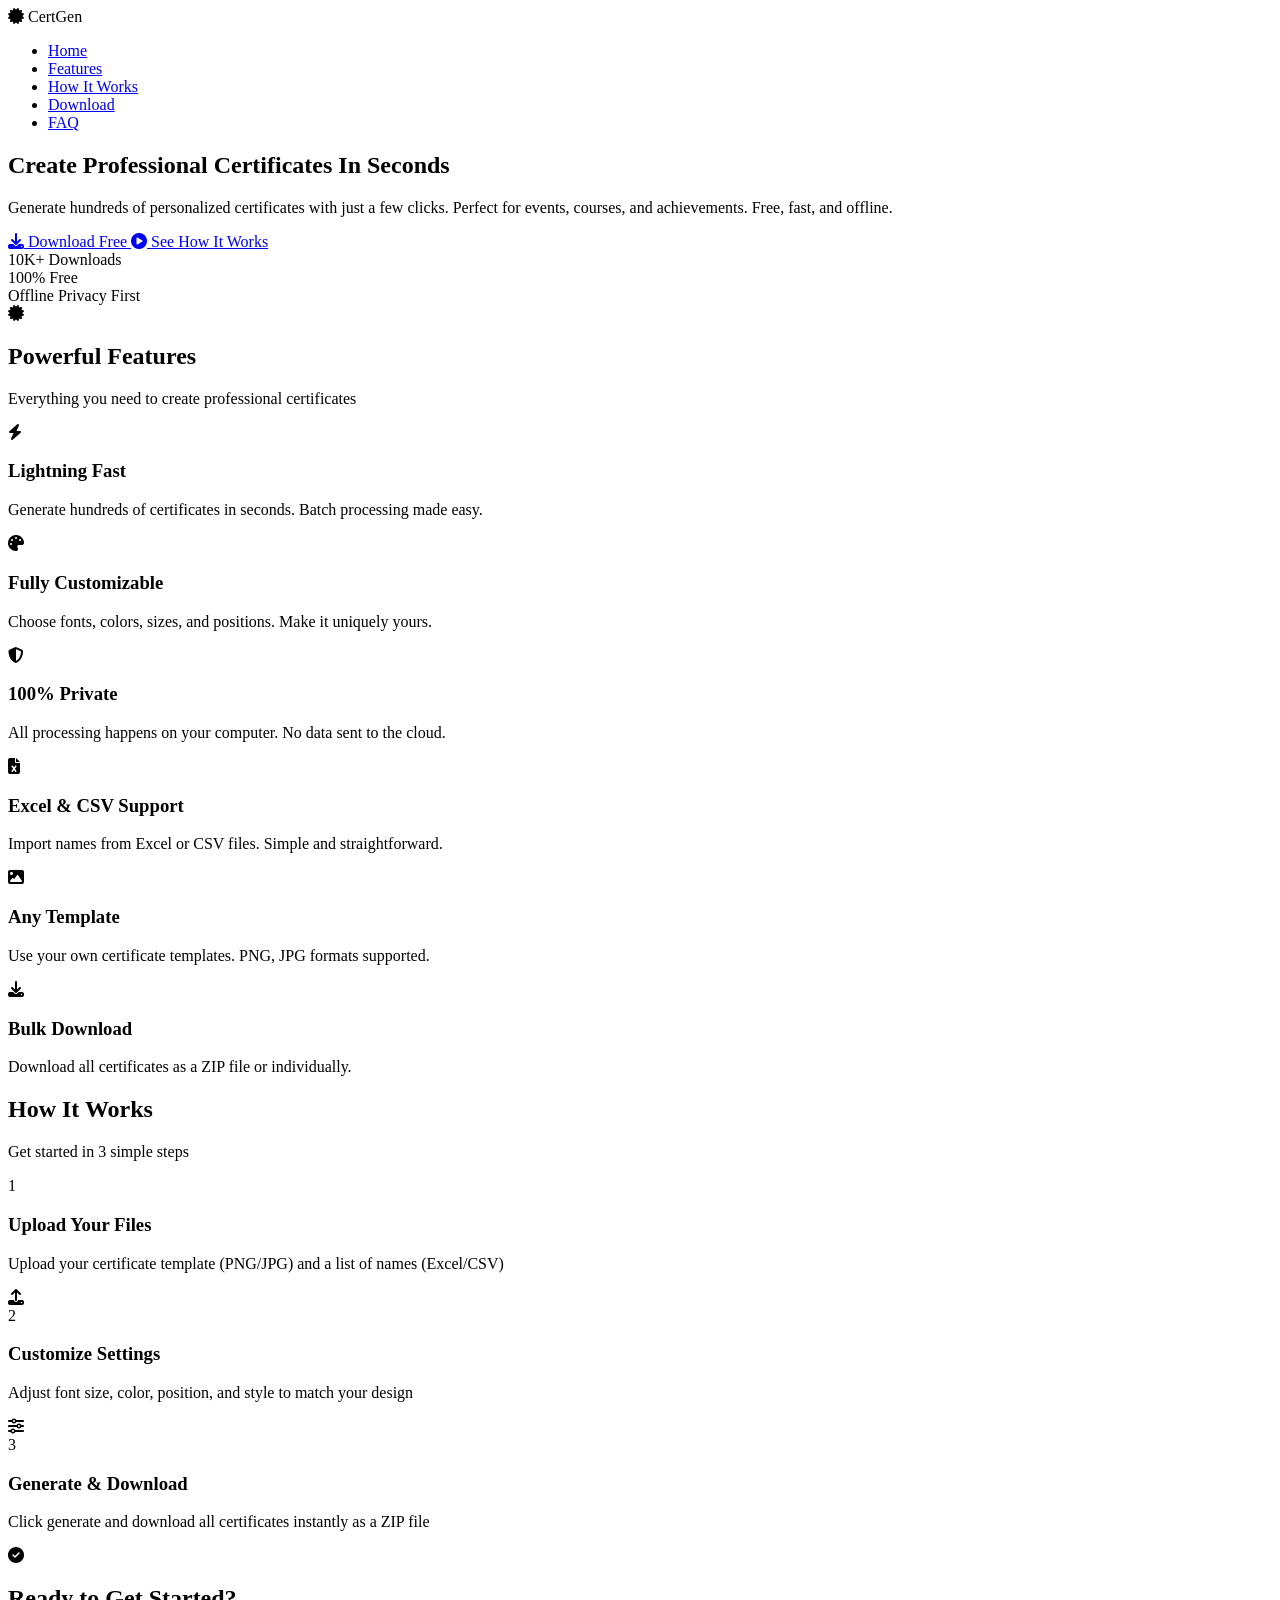
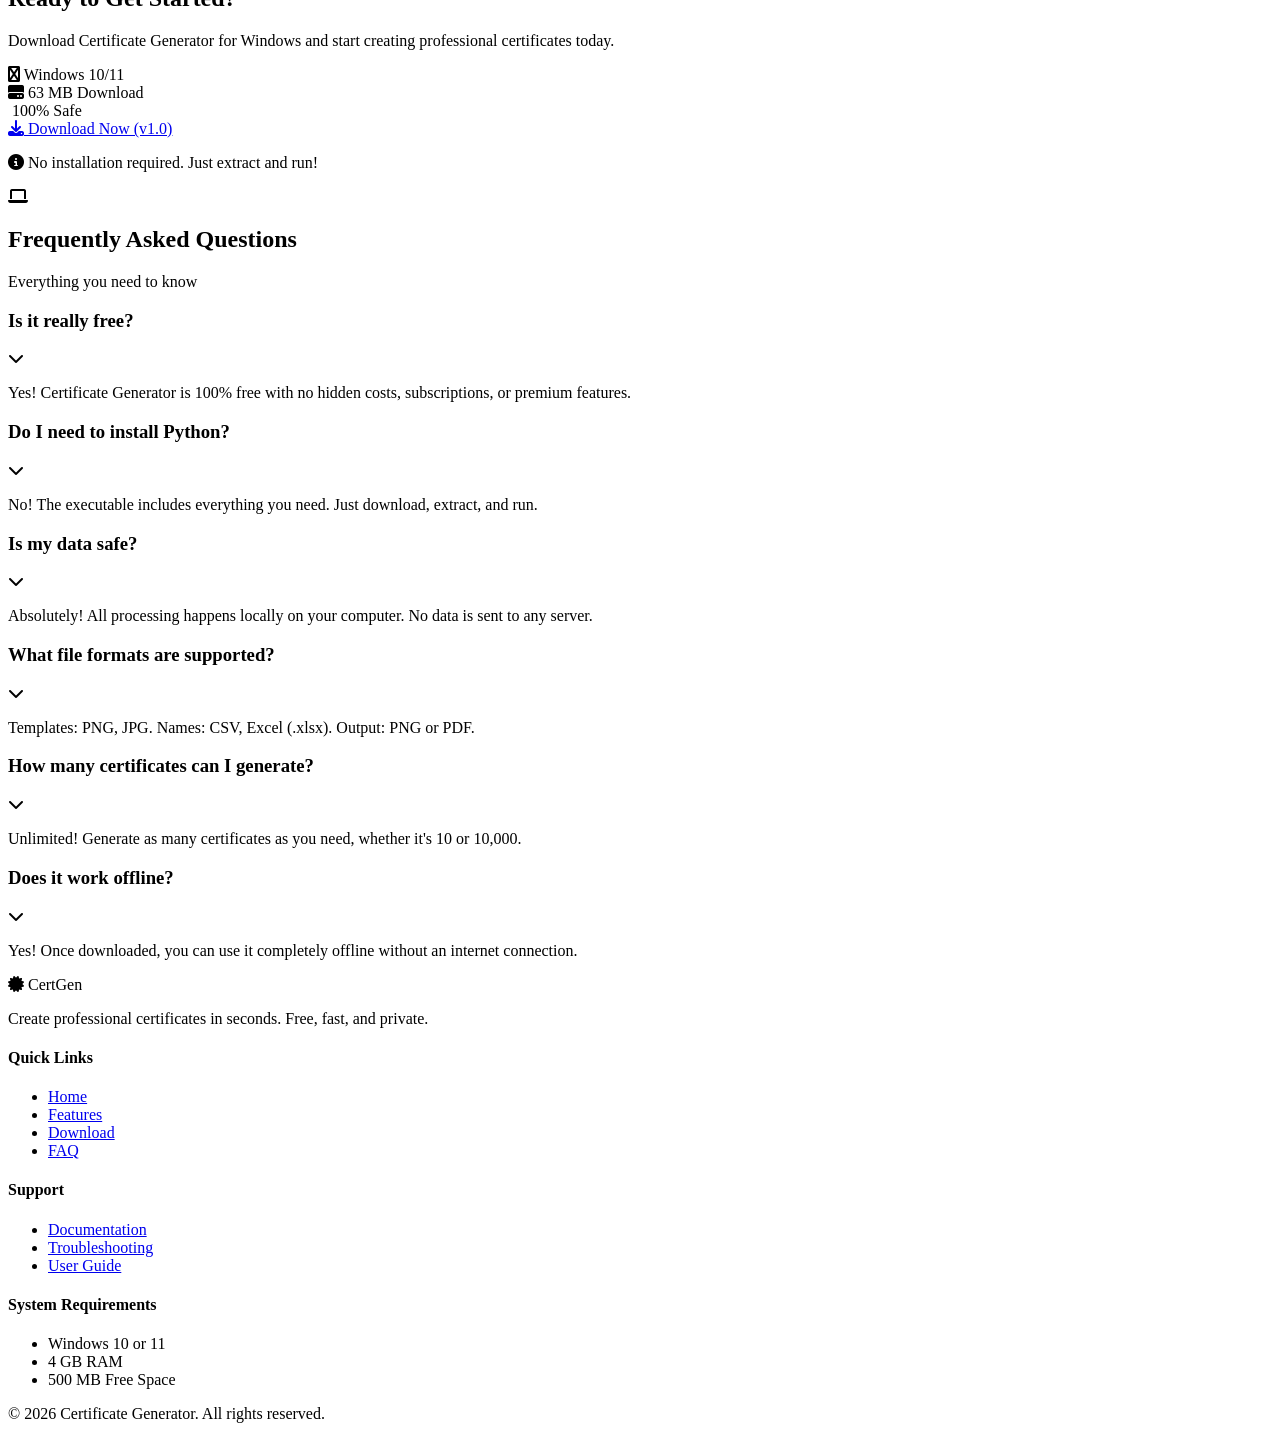
==== index.html @ be8409bb "Add files via upload" ====
<!DOCTYPE html>
<html lang="en">
<head>
    <meta charset="UTF-8">
    <meta name="viewport" content="width=device-width, initial-scale=1.0">
    <title>Certificate Generator - Free Download</title>
    <meta name="description" content="Download our free Certificate Generator tool. Create professional certificates in bulk with ease. No installation required.">
    <link rel="stylesheet" href="css/style.css">
    <link rel="stylesheet" href="https://cdnjs.cloudflare.com/ajax/libs/font-awesome/6.4.0/css/all.min.css">
</head>
<body>
    <!-- Navigation -->
    <nav class="navbar">
        <div class="container">
            <div class="nav-wrapper">
                <div class="logo">
                    <i class="fas fa-certificate"></i>
                    <span>CertGen</span>
                </div>
                <ul class="nav-menu">
                    <li><a href="#home" class="nav-link">Home</a></li>
                    <li><a href="#features" class="nav-link">Features</a></li>
                    <li><a href="#how-it-works" class="nav-link">How It Works</a></li>
                    <li><a href="#download" class="nav-link">Download</a></li>
                    <li><a href="#faq" class="nav-link">FAQ</a></li>
                </ul>
                <div class="hamburger">
                    <span></span>
                    <span></span>
                    <span></span>
                </div>
            </div>
        </div>
    </nav>

    <!-- Hero Section -->
    <section id="home" class="hero">
        <div class="hero-background">
            <div class="hero-shape shape-1"></div>
            <div class="hero-shape shape-2"></div>
            <div class="hero-shape shape-3"></div>
        </div>
        <div class="container">
            <div class="hero-content">
                <div class="hero-text">
                    <h1 class="hero-title">
                        Create Professional Certificates
                        <span class="gradient-text">In Seconds</span>
                    </h1>
                    <p class="hero-description">
                        Generate hundreds of personalized certificates with just a few clicks. 
                        Perfect for events, courses, and achievements. Free, fast, and offline.
                    </p>
                    <div class="hero-buttons">
                        <a href="#download" class="btn btn-primary">
                            <i class="fas fa-download"></i>
                            Download Free
                        </a>
                        <a href="#how-it-works" class="btn btn-secondary">
                            <i class="fas fa-play-circle"></i>
                            See How It Works
                        </a>
                    </div>
                    <div class="hero-stats">
                        <div class="stat">
                            <span class="stat-number">10K+</span>
                            <span class="stat-label">Downloads</span>
                        </div>
                        <div class="stat">
                            <span class="stat-number">100%</span>
                            <span class="stat-label">Free</span>
                        </div>
                        <div class="stat">
                            <span class="stat-number">Offline</span>
                            <span class="stat-label">Privacy First</span>
                        </div>
                    </div>
                </div>
                <div class="hero-image">
                    <div class="mockup-container">
                        <div class="mockup-window">
                            <div class="window-header">
                                <span class="dot"></span>
                                <span class="dot"></span>
                                <span class="dot"></span>
                            </div>
                            <div class="window-content">
                                <i class="fas fa-certificate certificate-icon"></i>
                            </div>
                        </div>
                    </div>
                </div>
            </div>
        </div>
    </section>

    <!-- Features Section -->
    <section id="features" class="features">
        <div class="container">
            <div class="section-header">
                <h2 class="section-title">Powerful Features</h2>
                <p class="section-description">Everything you need to create professional certificates</p>
            </div>
            <div class="features-grid">
                <div class="feature-card">
                    <div class="feature-icon">
                        <i class="fas fa-bolt"></i>
                    </div>
                    <h3>Lightning Fast</h3>
                    <p>Generate hundreds of certificates in seconds. Batch processing made easy.</p>
                </div>
                <div class="feature-card">
                    <div class="feature-icon">
                        <i class="fas fa-palette"></i>
                    </div>
                    <h3>Fully Customizable</h3>
                    <p>Choose fonts, colors, sizes, and positions. Make it uniquely yours.</p>
                </div>
                <div class="feature-card">
                    <div class="feature-icon">
                        <i class="fas fa-shield-alt"></i>
                    </div>
                    <h3>100% Private</h3>
                    <p>All processing happens on your computer. No data sent to the cloud.</p>
                </div>
                <div class="feature-card">
                    <div class="feature-icon">
                        <i class="fas fa-file-excel"></i>
                    </div>
                    <h3>Excel & CSV Support</h3>
                    <p>Import names from Excel or CSV files. Simple and straightforward.</p>
                </div>
                <div class="feature-card">
                    <div class="feature-icon">
                        <i class="fas fa-image"></i>
                    </div>
                    <h3>Any Template</h3>
                    <p>Use your own certificate templates. PNG, JPG formats supported.</p>
                </div>
                <div class="feature-card">
                    <div class="feature-icon">
                        <i class="fas fa-download"></i>
                    </div>
                    <h3>Bulk Download</h3>
                    <p>Download all certificates as a ZIP file or individually.</p>
                </div>
            </div>
        </div>
    </section>

    <!-- How It Works Section -->
    <section id="how-it-works" class="how-it-works">
        <div class="container">
            <div class="section-header">
                <h2 class="section-title">How It Works</h2>
                <p class="section-description">Get started in 3 simple steps</p>
            </div>
            <div class="steps">
                <div class="step">
                    <div class="step-number">1</div>
                    <div class="step-content">
                        <h3>Upload Your Files</h3>
                        <p>Upload your certificate template (PNG/JPG) and a list of names (Excel/CSV)</p>
                        <div class="step-icon">
                            <i class="fas fa-upload"></i>
                        </div>
                    </div>
                </div>
                <div class="step">
                    <div class="step-number">2</div>
                    <div class="step-content">
                        <h3>Customize Settings</h3>
                        <p>Adjust font size, color, position, and style to match your design</p>
                        <div class="step-icon">
                            <i class="fas fa-sliders-h"></i>
                        </div>
                    </div>
                </div>
                <div class="step">
                    <div class="step-number">3</div>
                    <div class="step-content">
                        <h3>Generate & Download</h3>
                        <p>Click generate and download all certificates instantly as a ZIP file</p>
                        <div class="step-icon">
                            <i class="fas fa-check-circle"></i>
                        </div>
                    </div>
                </div>
            </div>
        </div>
    </section>

    <!-- Download Section -->
    <section id="download" class="download">
        <div class="container">
            <div class="download-card">
                <div class="download-content">
                    <h2>Ready to Get Started?</h2>
                    <p>Download Certificate Generator for Windows and start creating professional certificates today.</p>
                    <div class="download-info">
                        <div class="info-item">
                            <i class="fas fa-windows"></i>
                            <span>Windows 10/11</span>
                        </div>
                        <div class="info-item">
                            <i class="fas fa-hdd"></i>
                            <span>63 MB Download</span>
                        </div>
                        <div class="info-item">
                            <i class="fas fa-shield-check"></i>
                            <span>100% Safe</span>
                        </div>
                    </div>
                    <a href="../CertificateGenerator_v1.0.zip" class="btn btn-download" download>
                        <i class="fas fa-download"></i>
                        Download Now (v1.0)
                    </a>
                    <p class="download-note">
                        <i class="fas fa-info-circle"></i>
                        No installation required. Just extract and run!
                    </p>
                </div>
                <div class="download-image">
                    <div class="download-mockup">
                        <i class="fas fa-laptop"></i>
                    </div>
                </div>
            </div>
        </div>
    </section>

    <!-- FAQ Section -->
    <section id="faq" class="faq">
        <div class="container">
            <div class="section-header">
                <h2 class="section-title">Frequently Asked Questions</h2>
                <p class="section-description">Everything you need to know</p>
            </div>
            <div class="faq-grid">
                <div class="faq-item">
                    <div class="faq-question">
                        <h3>Is it really free?</h3>
                        <i class="fas fa-chevron-down"></i>
                    </div>
                    <div class="faq-answer">
                        <p>Yes! Certificate Generator is 100% free with no hidden costs, subscriptions, or premium features.</p>
                    </div>
                </div>
                <div class="faq-item">
                    <div class="faq-question">
                        <h3>Do I need to install Python?</h3>
                        <i class="fas fa-chevron-down"></i>
                    </div>
                    <div class="faq-answer">
                        <p>No! The executable includes everything you need. Just download, extract, and run.</p>
                    </div>
                </div>
                <div class="faq-item">
                    <div class="faq-question">
                        <h3>Is my data safe?</h3>
                        <i class="fas fa-chevron-down"></i>
                    </div>
                    <div class="faq-answer">
                        <p>Absolutely! All processing happens locally on your computer. No data is sent to any server.</p>
                    </div>
                </div>
                <div class="faq-item">
                    <div class="faq-question">
                        <h3>What file formats are supported?</h3>
                        <i class="fas fa-chevron-down"></i>
                    </div>
                    <div class="faq-answer">
                        <p>Templates: PNG, JPG. Names: CSV, Excel (.xlsx). Output: PNG or PDF.</p>
                    </div>
                </div>
                <div class="faq-item">
                    <div class="faq-question">
                        <h3>How many certificates can I generate?</h3>
                        <i class="fas fa-chevron-down"></i>
                    </div>
                    <div class="faq-answer">
                        <p>Unlimited! Generate as many certificates as you need, whether it's 10 or 10,000.</p>
                    </div>
                </div>
                <div class="faq-item">
                    <div class="faq-question">
                        <h3>Does it work offline?</h3>
                        <i class="fas fa-chevron-down"></i>
                    </div>
                    <div class="faq-answer">
                        <p>Yes! Once downloaded, you can use it completely offline without an internet connection.</p>
                    </div>
                </div>
            </div>
        </div>
    </section>

    <!-- Footer -->
    <footer class="footer">
        <div class="container">
            <div class="footer-content">
                <div class="footer-section">
                    <div class="footer-logo">
                        <i class="fas fa-certificate"></i>
                        <span>CertGen</span>
                    </div>
                    <p>Create professional certificates in seconds. Free, fast, and private.</p>
                </div>
                <div class="footer-section">
                    <h4>Quick Links</h4>
                    <ul>
                        <li><a href="#home">Home</a></li>
                        <li><a href="#features">Features</a></li>
                        <li><a href="#download">Download</a></li>
                        <li><a href="#faq">FAQ</a></li>
                    </ul>
                </div>
                <div class="footer-section">
                    <h4>Support</h4>
                    <ul>
                        <li><a href="documentation.html">Documentation</a></li>
                        <li><a href="documentation.html#troubleshooting">Troubleshooting</a></li>
                        <li><a href="documentation.html#guide">User Guide</a></li>
                    </ul>
                </div>
                <div class="footer-section">
                    <h4>System Requirements</h4>
                    <ul>
                        <li>Windows 10 or 11</li>
                        <li>4 GB RAM</li>
                        <li>500 MB Free Space</li>
                    </ul>
                </div>
            </div>
            <div class="footer-bottom">
                <p>&copy; 2026 Certificate Generator. All rights reserved.</p>
            </div>
        </div>
    </footer>

    <script src="js/script.js"></script>
</body>
</html>
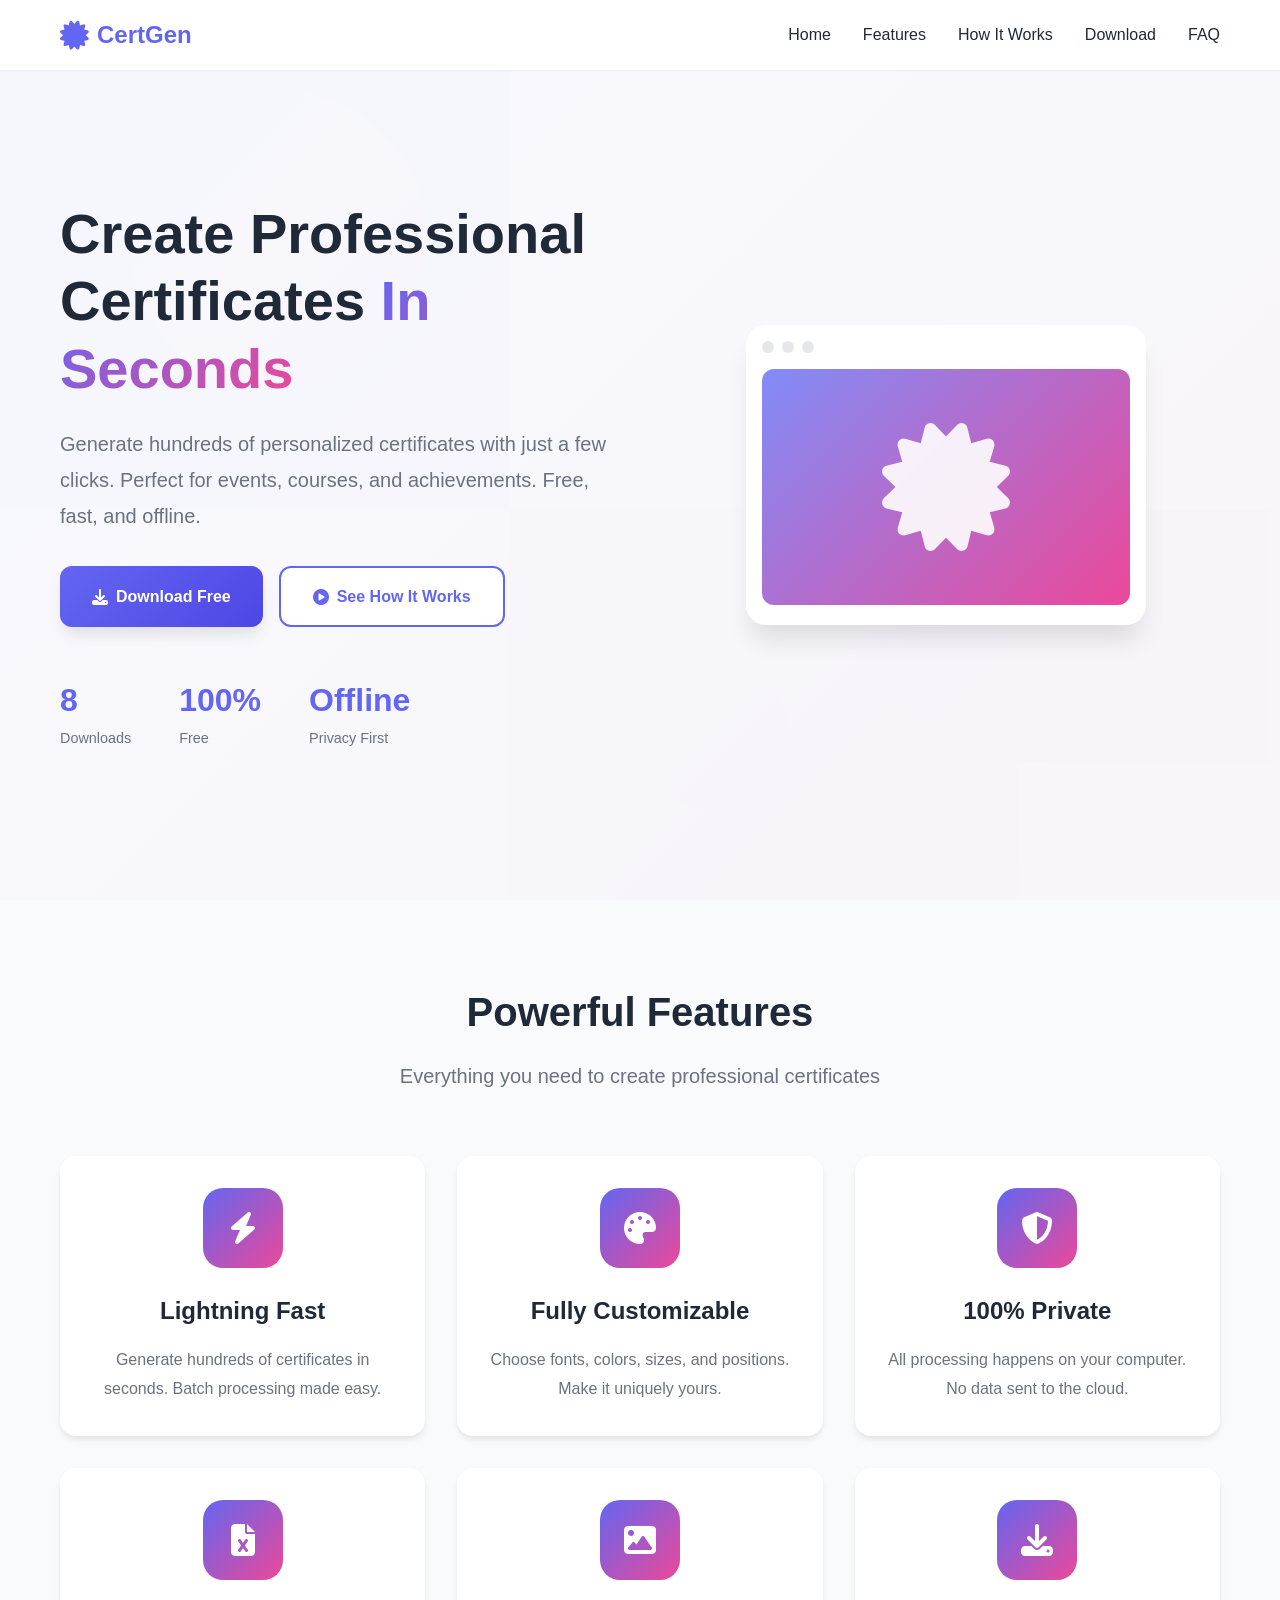
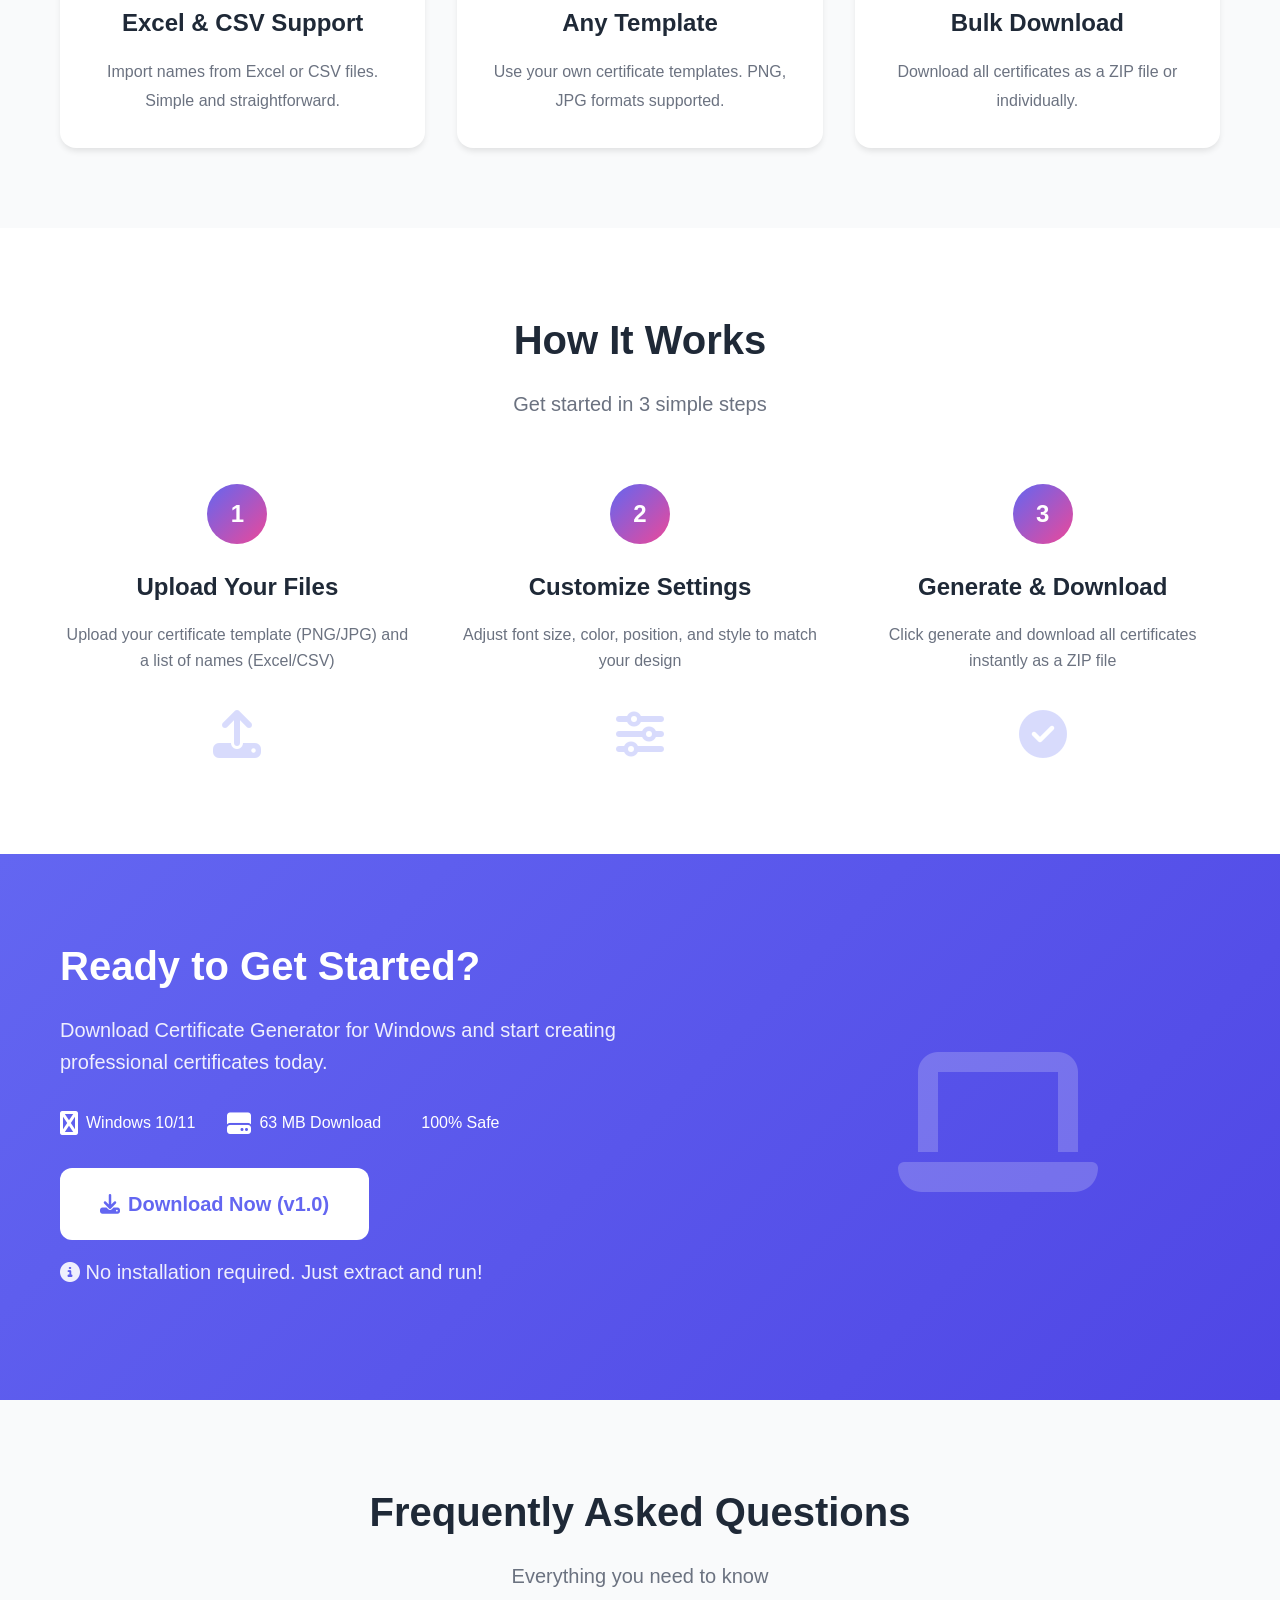
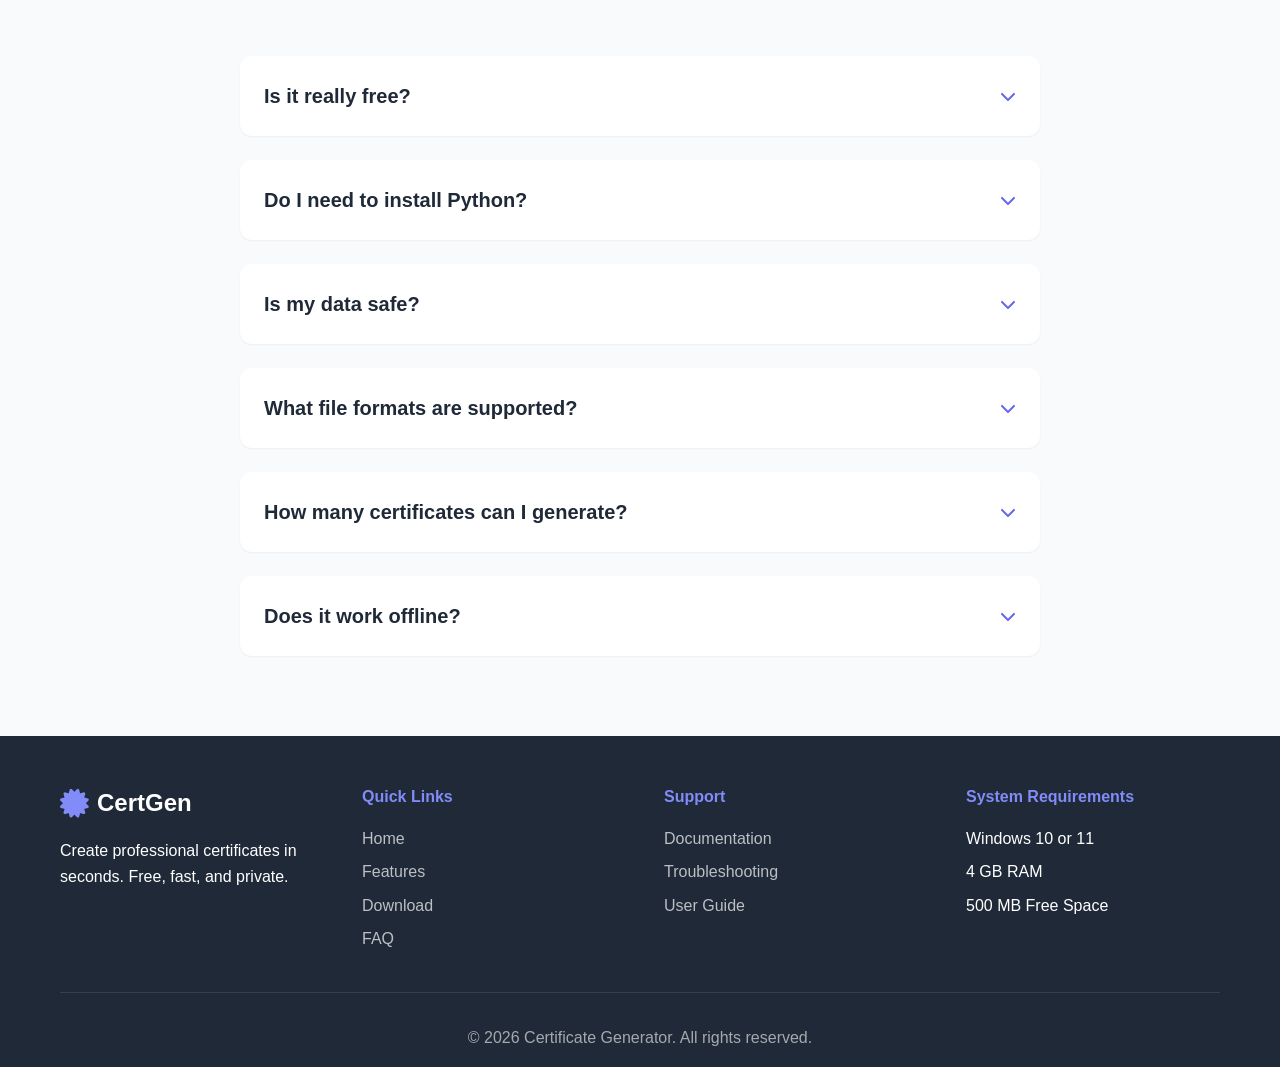
==== commit aff5cfa3: "Added release" ====
--- a/index.html
+++ b/index.html
@@ -211,7 +211,7 @@
                             <span>100% Safe</span>
                         </div>
                     </div>
-                    <a href="../CertificateGenerator_v1.0.zip" class="btn btn-download" download>
+                    <a href="https://github.com/Prajwalkhandait109/CERTIFICATE_GENERATOR/releases/download/v1.0/CertificateGenerator_v1.0.zip" class="btn btn-download" download>
                         <i class="fas fa-download"></i>
                         Download Now (v1.0)
                     </a>
--- a/css/style.css
+++ b/css/style.css
@@ -0,0 +1,707 @@
+/* ===== CSS Variables ===== */
+:root {
+    --primary-color: #6366f1;
+    --primary-dark: #4f46e5;
+    --primary-light: #818cf8;
+    --secondary-color: #ec4899;
+    --accent-color: #f59e0b;
+    --success-color: #10b981;
+    --text-dark: #1f2937;
+    --text-light: #6b7280;
+    --bg-light: #f9fafb;
+    --bg-white: #ffffff;
+    --border-color: #e5e7eb;
+    --shadow-sm: 0 1px 2px 0 rgba(0, 0, 0, 0.05);
+    --shadow-md: 0 4px 6px -1px rgba(0, 0, 0, 0.1);
+    --shadow-lg: 0 10px 15px -3px rgba(0, 0, 0, 0.1);
+    --shadow-xl: 0 20px 25px -5px rgba(0, 0, 0, 0.1);
+    --transition: all 0.3s ease;
+}
+
+/* ===== Reset & Base Styles ===== */
+* {
+    margin: 0;
+    padding: 0;
+    box-sizing: border-box;
+}
+
+html {
+    scroll-behavior: smooth;
+}
+
+body {
+    font-family: 'Inter', -apple-system, BlinkMacSystemFont, 'Segoe UI', Roboto, Oxygen, Ubuntu, Cantarell, sans-serif;
+    color: var(--text-dark);
+    line-height: 1.6;
+    overflow-x: hidden;
+}
+
+.container {
+    max-width: 1200px;
+    margin: 0 auto;
+    padding: 0 20px;
+}
+
+/* ===== Navigation ===== */
+.navbar {
+    position: fixed;
+    top: 0;
+    left: 0;
+    right: 0;
+    background: rgba(255, 255, 255, 0.95);
+    backdrop-filter: blur(10px);
+    box-shadow: var(--shadow-sm);
+    z-index: 1000;
+    transition: var(--transition);
+}
+
+.nav-wrapper {
+    display: flex;
+    justify-content: space-between;
+    align-items: center;
+    padding: 1rem 0;
+}
+
+.logo {
+    display: flex;
+    align-items: center;
+    gap: 0.5rem;
+    font-size: 1.5rem;
+    font-weight: 700;
+    color: var(--primary-color);
+}
+
+.logo i {
+    font-size: 1.8rem;
+}
+
+.nav-menu {
+    display: flex;
+    list-style: none;
+    gap: 2rem;
+}
+
+.nav-link {
+    text-decoration: none;
+    color: var(--text-dark);
+    font-weight: 500;
+    transition: var(--transition);
+    position: relative;
+}
+
+.nav-link::after {
+    content: '';
+    position: absolute;
+    bottom: -5px;
+    left: 0;
+    width: 0;
+    height: 2px;
+    background: var(--primary-color);
+    transition: var(--transition);
+}
+
+.nav-link:hover {
+    color: var(--primary-color);
+}
+
+.nav-link:hover::after {
+    width: 100%;
+}
+
+.hamburger {
+    display: none;
+    flex-direction: column;
+    gap: 4px;
+    cursor: pointer;
+}
+
+.hamburger span {
+    width: 25px;
+    height: 3px;
+    background: var(--text-dark);
+    border-radius: 3px;
+    transition: var(--transition);
+}
+
+/* ===== Hero Section ===== */
+.hero {
+    position: relative;
+    min-height: 100vh;
+    display: flex;
+    align-items: center;
+    padding: 100px 0 50px;
+    overflow: hidden;
+}
+
+.hero-background {
+    position: absolute;
+    top: 0;
+    left: 0;
+    right: 0;
+    bottom: 0;
+    z-index: -1;
+    background: linear-gradient(135deg, #667eea 0%, #764ba2 100%);
+    opacity: 0.05;
+}
+
+.hero-shape {
+    position: absolute;
+    border-radius: 50%;
+    background: linear-gradient(135deg, var(--primary-color), var(--secondary-color));
+    opacity: 0.1;
+    animation: float 20s infinite ease-in-out;
+}
+
+.hero-shape.shape-1 {
+    width: 300px;
+    height: 300px;
+    top: 10%;
+    left: 10%;
+}
+
+.hero-shape.shape-2 {
+    width: 200px;
+    height: 200px;
+    top: 60%;
+    right: 15%;
+    animation-delay: -5s;
+}
+
+.hero-shape.shape-3 {
+    width: 150px;
+    height: 150px;
+    bottom: 10%;
+    left: 50%;
+    animation-delay: -10s;
+}
+
+@keyframes float {
+    0%, 100% { transform: translateY(0) rotate(0deg); }
+    50% { transform: translateY(-30px) rotate(180deg); }
+}
+
+.hero-content {
+    display: grid;
+    grid-template-columns: 1fr 1fr;
+    gap: 4rem;
+    align-items: center;
+}
+
+.hero-title {
+    font-size: 3.5rem;
+    font-weight: 800;
+    line-height: 1.2;
+    margin-bottom: 1.5rem;
+}
+
+.gradient-text {
+    background: linear-gradient(135deg, var(--primary-color), var(--secondary-color));
+    -webkit-background-clip: text;
+    -webkit-text-fill-color: transparent;
+    background-clip: text;
+}
+
+.hero-description {
+    font-size: 1.25rem;
+    color: var(--text-light);
+    margin-bottom: 2rem;
+    line-height: 1.8;
+}
+
+.hero-buttons {
+    display: flex;
+    gap: 1rem;
+    margin-bottom: 3rem;
+}
+
+.btn {
+    display: inline-flex;
+    align-items: center;
+    gap: 0.5rem;
+    padding: 1rem 2rem;
+    border-radius: 12px;
+    text-decoration: none;
+    font-weight: 600;
+    transition: var(--transition);
+    border: none;
+    cursor: pointer;
+    font-size: 1rem;
+}
+
+.btn-primary {
+    background: linear-gradient(135deg, var(--primary-color), var(--primary-dark));
+    color: white;
+    box-shadow: var(--shadow-lg);
+}
+
+.btn-primary:hover {
+    transform: translateY(-2px);
+    box-shadow: var(--shadow-xl);
+}
+
+.btn-secondary {
+    background: white;
+    color: var(--primary-color);
+    border: 2px solid var(--primary-color);
+}
+
+.btn-secondary:hover {
+    background: var(--primary-color);
+    color: white;
+}
+
+.hero-stats {
+    display: flex;
+    gap: 3rem;
+}
+
+.stat {
+    display: flex;
+    flex-direction: column;
+}
+
+.stat-number {
+    font-size: 2rem;
+    font-weight: 700;
+    color: var(--primary-color);
+}
+
+.stat-label {
+    color: var(--text-light);
+    font-size: 0.9rem;
+}
+
+.hero-image {
+    display: flex;
+    justify-content: center;
+    align-items: center;
+}
+
+.mockup-container {
+    position: relative;
+    animation: float 6s infinite ease-in-out;
+}
+
+.mockup-window {
+    background: white;
+    border-radius: 20px;
+    box-shadow: var(--shadow-xl);
+    padding: 1rem;
+    width: 400px;
+    height: 300px;
+}
+
+.window-header {
+    display: flex;
+    gap: 0.5rem;
+    margin-bottom: 1rem;
+}
+
+.dot {
+    width: 12px;
+    height: 12px;
+    border-radius: 50%;
+    background: #e5e7eb;
+}
+
+.window-content {
+    display: flex;
+    justify-content: center;
+    align-items: center;
+    height: calc(100% - 2rem);
+    background: linear-gradient(135deg, var(--primary-light), var(--secondary-color));
+    border-radius: 12px;
+}
+
+.certificate-icon {
+    font-size: 8rem;
+    color: white;
+    opacity: 0.9;
+}
+
+/* ===== Section Styles ===== */
+section {
+    padding: 80px 0;
+}
+
+.section-header {
+    text-align: center;
+    margin-bottom: 4rem;
+}
+
+.section-title {
+    font-size: 2.5rem;
+    font-weight: 700;
+    margin-bottom: 1rem;
+}
+
+.section-description {
+    font-size: 1.25rem;
+    color: var(--text-light);
+}
+
+/* ===== Features Section ===== */
+.features {
+    background: var(--bg-light);
+}
+
+.features-grid {
+    display: grid;
+    grid-template-columns: repeat(auto-fit, minmax(300px, 1fr));
+    gap: 2rem;
+}
+
+.feature-card {
+    background: white;
+    padding: 2rem;
+    border-radius: 16px;
+    box-shadow: var(--shadow-md);
+    transition: var(--transition);
+    text-align: center;
+}
+
+.feature-card:hover {
+    transform: translateY(-5px);
+    box-shadow: var(--shadow-xl);
+}
+
+.feature-icon {
+    width: 80px;
+    height: 80px;
+    margin: 0 auto 1.5rem;
+    background: linear-gradient(135deg, var(--primary-color), var(--secondary-color));
+    border-radius: 20px;
+    display: flex;
+    align-items: center;
+    justify-content: center;
+    font-size: 2rem;
+    color: white;
+}
+
+.feature-card h3 {
+    font-size: 1.5rem;
+    margin-bottom: 1rem;
+}
+
+.feature-card p {
+    color: var(--text-light);
+    line-height: 1.8;
+}
+
+/* ===== How It Works Section ===== */
+.steps {
+    display: grid;
+    grid-template-columns: repeat(auto-fit, minmax(300px, 1fr));
+    gap: 3rem;
+    margin-top: 3rem;
+}
+
+.step {
+    position: relative;
+    text-align: center;
+}
+
+.step-number {
+    width: 60px;
+    height: 60px;
+    margin: 0 auto 1.5rem;
+    background: linear-gradient(135deg, var(--primary-color), var(--secondary-color));
+    color: white;
+    border-radius: 50%;
+    display: flex;
+    align-items: center;
+    justify-content: center;
+    font-size: 1.5rem;
+    font-weight: 700;
+}
+
+.step-content h3 {
+    font-size: 1.5rem;
+    margin-bottom: 1rem;
+}
+
+.step-content p {
+    color: var(--text-light);
+    margin-bottom: 1.5rem;
+}
+
+.step-icon {
+    font-size: 3rem;
+    color: var(--primary-light);
+    opacity: 0.3;
+}
+
+/* ===== Download Section ===== */
+.download {
+    background: linear-gradient(135deg, var(--primary-color), var(--primary-dark));
+    color: white;
+}
+
+.download-card {
+    display: grid;
+    grid-template-columns: 1.5fr 1fr;
+    gap: 3rem;
+    align-items: center;
+}
+
+.download-content h2 {
+    font-size: 2.5rem;
+    margin-bottom: 1rem;
+}
+
+.download-content > p {
+    font-size: 1.25rem;
+    margin-bottom: 2rem;
+    opacity: 0.9;
+}
+
+.download-info {
+    display: flex;
+    gap: 2rem;
+    margin-bottom: 2rem;
+    flex-wrap: wrap;
+}
+
+.info-item {
+    display: flex;
+    align-items: center;
+    gap: 0.5rem;
+    font-size: 1rem;
+}
+
+.info-item i {
+    font-size: 1.5rem;
+}
+
+.btn-download {
+    background: white;
+    color: var(--primary-color);
+    font-size: 1.25rem;
+    padding: 1.25rem 2.5rem;
+    display: inline-flex;
+}
+
+.btn-download:hover {
+    transform: translateY(-2px);
+    box-shadow: 0 20px 40px rgba(0, 0, 0, 0.2);
+}
+
+.download-note {
+    margin-top: 1rem;
+    opacity: 0.8;
+    font-size: 0.9rem;
+}
+
+.download-mockup {
+    font-size: 10rem;
+    text-align: center;
+    opacity: 0.2;
+}
+
+/* ===== FAQ Section ===== */
+.faq {
+    background: var(--bg-light);
+}
+
+.faq-grid {
+    display: grid;
+    gap: 1.5rem;
+    max-width: 800px;
+    margin: 0 auto;
+}
+
+.faq-item {
+    background: white;
+    border-radius: 12px;
+    overflow: hidden;
+    box-shadow: var(--shadow-sm);
+}
+
+.faq-question {
+    display: flex;
+    justify-content: space-between;
+    align-items: center;
+    padding: 1.5rem;
+    cursor: pointer;
+    transition: var(--transition);
+}
+
+.faq-question:hover {
+    background: var(--bg-light);
+}
+
+.faq-question h3 {
+    font-size: 1.25rem;
+}
+
+.faq-question i {
+    color: var(--primary-color);
+    transition: var(--transition);
+}
+
+.faq-item.active .faq-question i {
+    transform: rotate(180deg);
+}
+
+.faq-answer {
+    max-height: 0;
+    overflow: hidden;
+    transition: max-height 0.3s ease;
+}
+
+.faq-item.active .faq-answer {
+    max-height: 200px;
+}
+
+.faq-answer p {
+    padding: 0 1.5rem 1.5rem;
+    color: var(--text-light);
+    line-height: 1.8;
+}
+
+/* ===== Footer ===== */
+.footer {
+    background: var(--text-dark);
+    color: white;
+    padding: 3rem 0 1rem;
+}
+
+.footer-content {
+    display: grid;
+    grid-template-columns: repeat(auto-fit, minmax(200px, 1fr));
+    gap: 3rem;
+    margin-bottom: 2rem;
+}
+
+.footer-logo {
+    display: flex;
+    align-items: center;
+    gap: 0.5rem;
+    font-size: 1.5rem;
+    font-weight: 700;
+    margin-bottom: 1rem;
+}
+
+.footer-logo i {
+    font-size: 1.8rem;
+    color: var(--primary-light);
+}
+
+.footer-section h4 {
+    margin-bottom: 1rem;
+    color: var(--primary-light);
+}
+
+.footer-section ul {
+    list-style: none;
+}
+
+.footer-section ul li {
+    margin-bottom: 0.5rem;
+}
+
+.footer-section a {
+    color: rgba(255, 255, 255, 0.7);
+    text-decoration: none;
+    transition: var(--transition);
+}
+
+.footer-section a:hover {
+    color: white;
+}
+
+.footer-bottom {
+    text-align: center;
+    padding-top: 2rem;
+    border-top: 1px solid rgba(255, 255, 255, 0.1);
+    color: rgba(255, 255, 255, 0.6);
+}
+
+/* ===== Responsive Design ===== */
+@media (max-width: 968px) {
+    .nav-menu {
+        position: fixed;
+        left: -100%;
+        top: 70px;
+        flex-direction: column;
+        background: white;
+        width: 100%;
+        text-align: center;
+        transition: var(--transition);
+        box-shadow: var(--shadow-lg);
+        padding: 2rem 0;
+    }
+
+    .nav-menu.active {
+        left: 0;
+    }
+
+    .hamburger {
+        display: flex;
+    }
+
+    .hero-content {
+        grid-template-columns: 1fr;
+        text-align: center;
+    }
+
+    .hero-title {
+        font-size: 2.5rem;
+    }
+
+    .hero-buttons {
+        justify-content: center;
+        flex-wrap: wrap;
+    }
+
+    .hero-stats {
+        justify-content: center;
+    }
+
+    .hero-image {
+        order: -1;
+    }
+
+    .mockup-window {
+        width: 300px;
+        height: 250px;
+    }
+
+    .certificate-icon {
+        font-size: 5rem;
+    }
+
+    .download-card {
+        grid-template-columns: 1fr;
+        text-align: center;
+    }
+
+    .download-info {
+        justify-content: center;
+    }
+}
+
+@media (max-width: 640px) {
+    .hero-title {
+        font-size: 2rem;
+    }
+
+    .section-title {
+        font-size: 2rem;
+    }
+
+    .features-grid,
+    .steps {
+        grid-template-columns: 1fr;
+    }
+
+    .hero-stats {
+        flex-direction: column;
+        gap: 1rem;
+    }
+
+    .btn {
+        width: 100%;
+        justify-content: center;
+    }
+}
